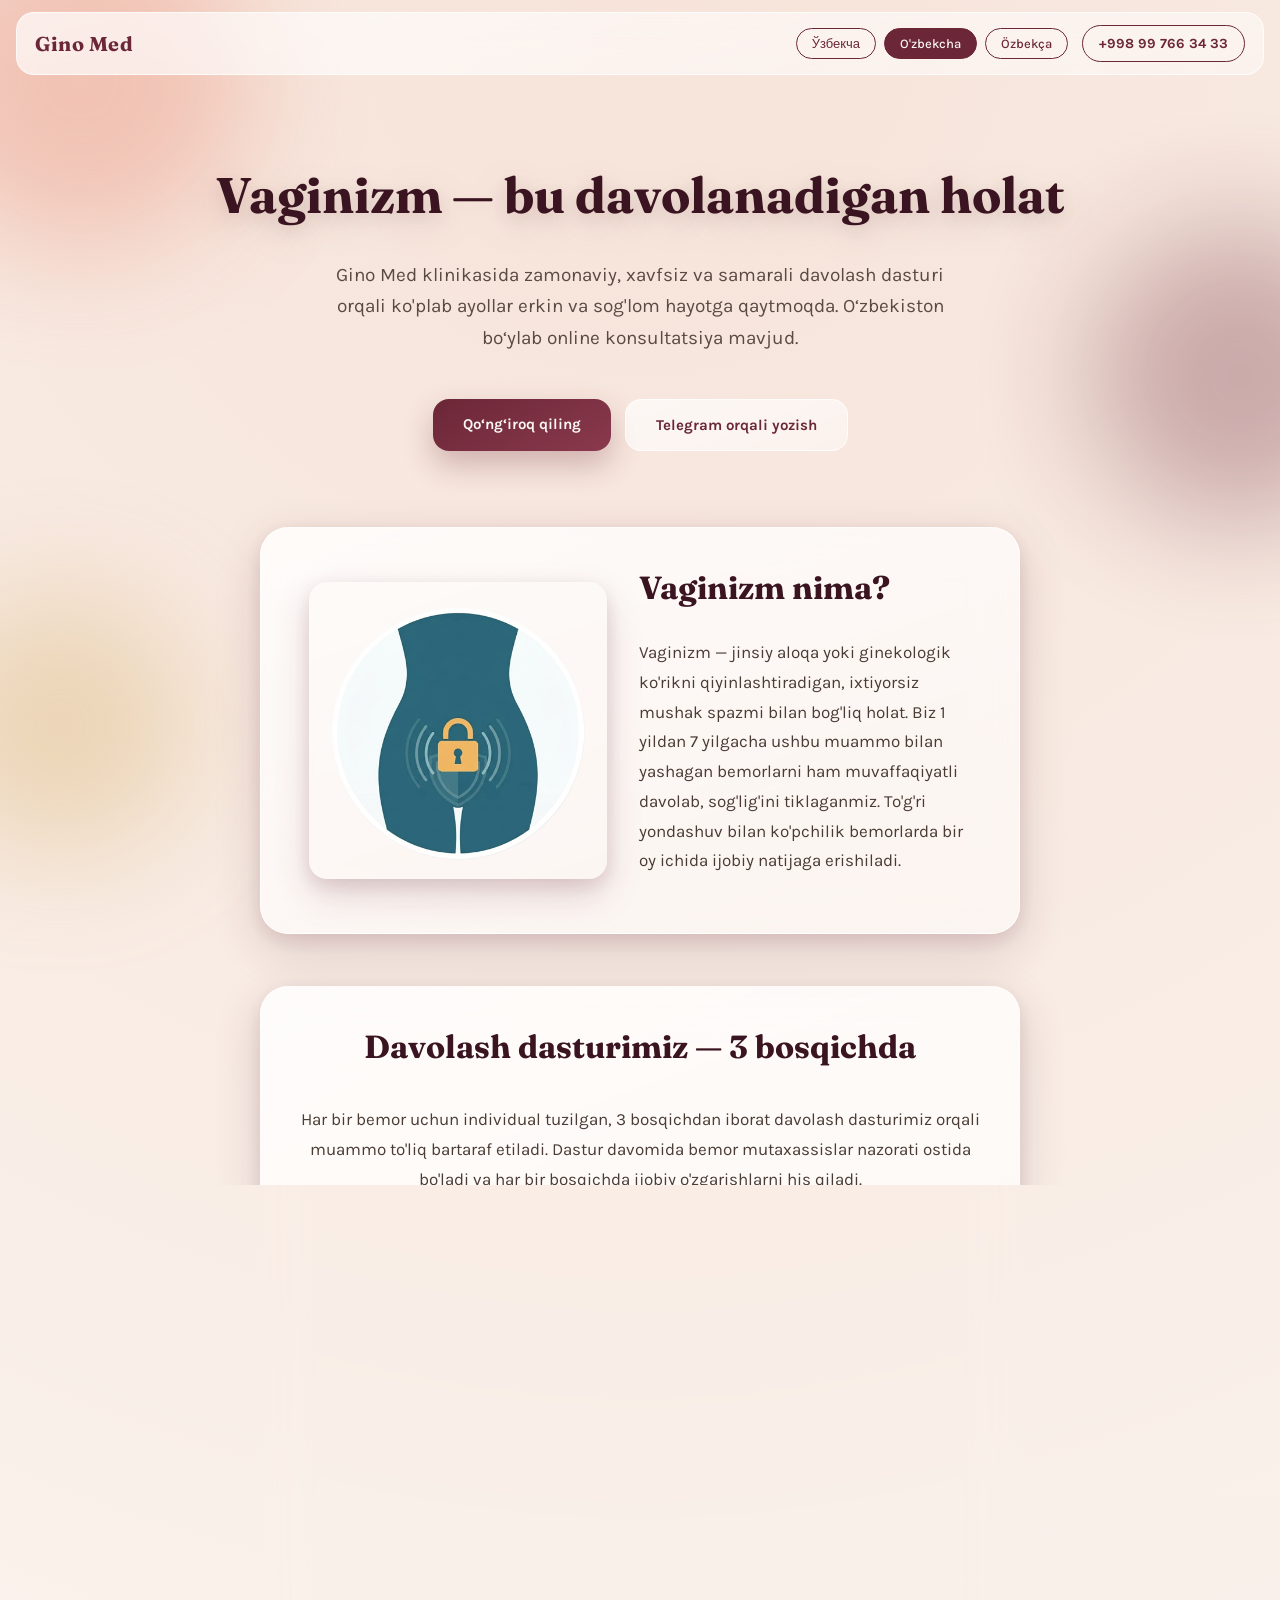
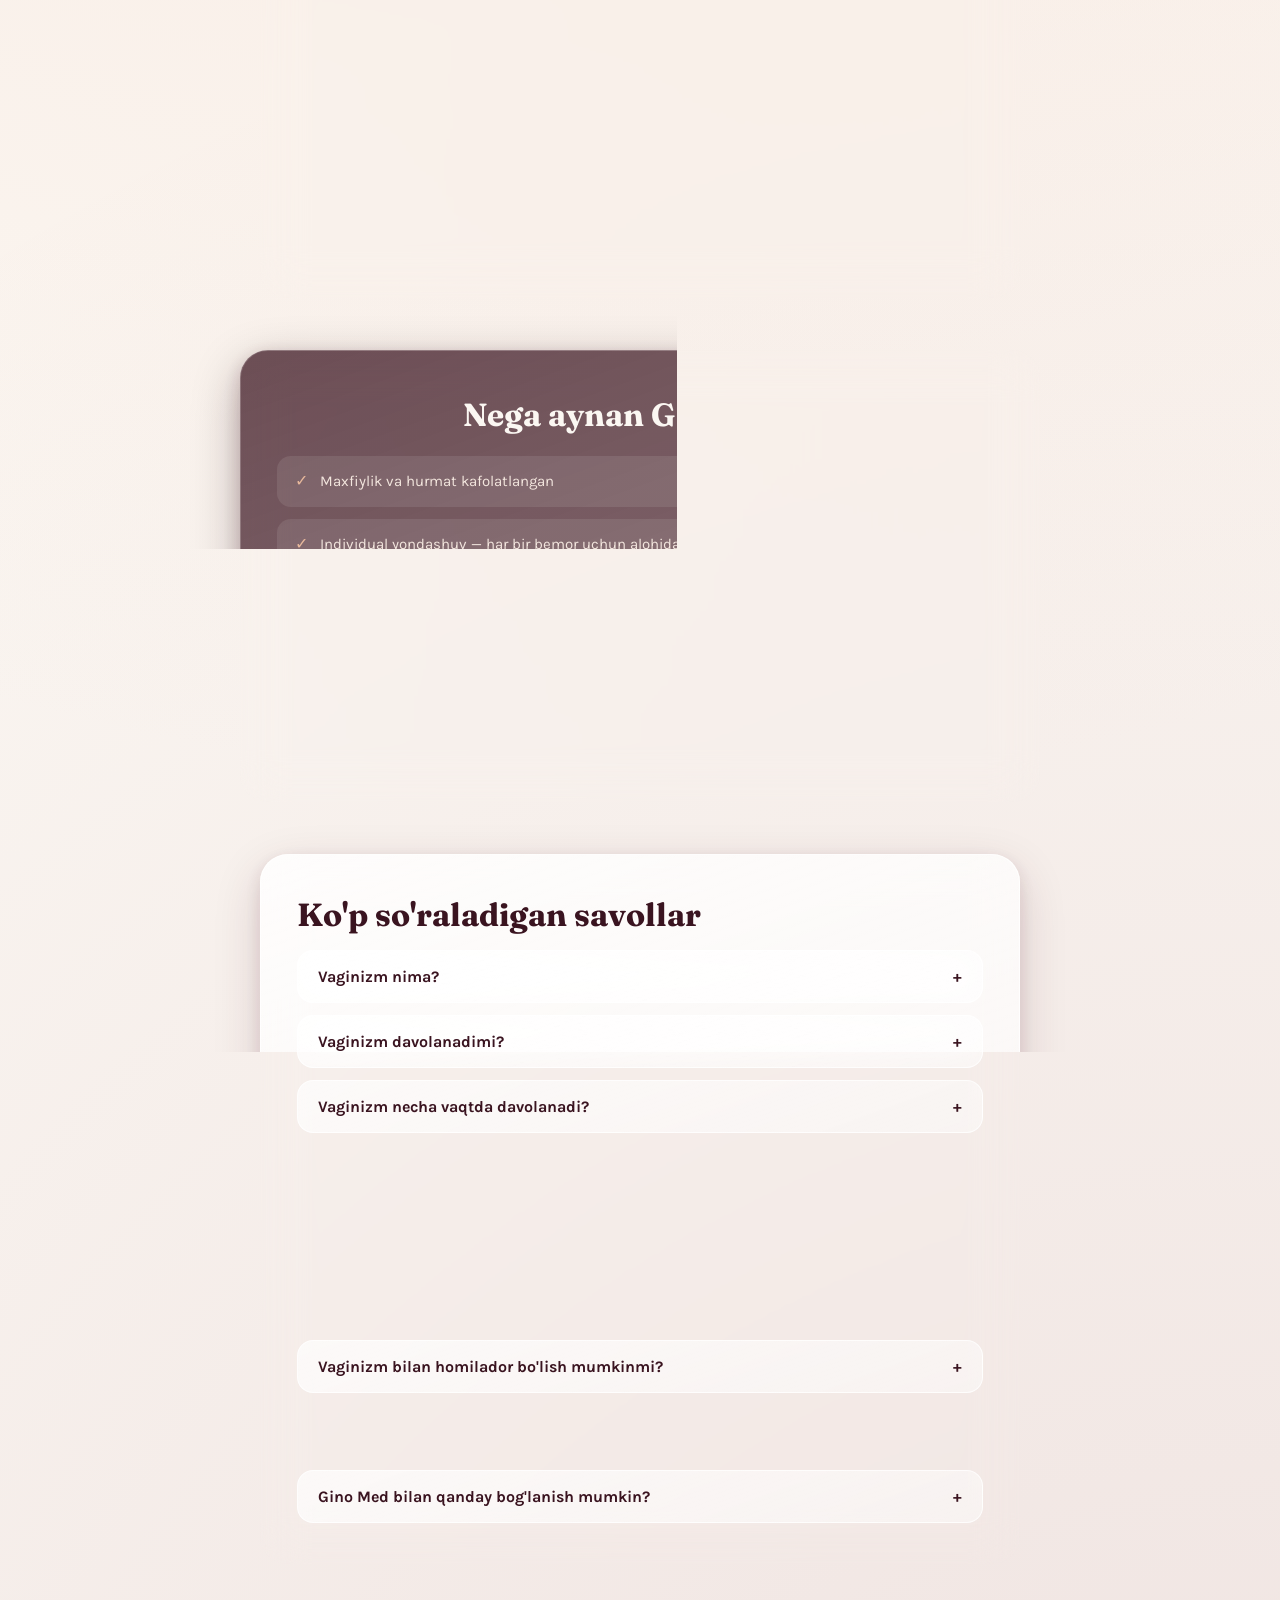
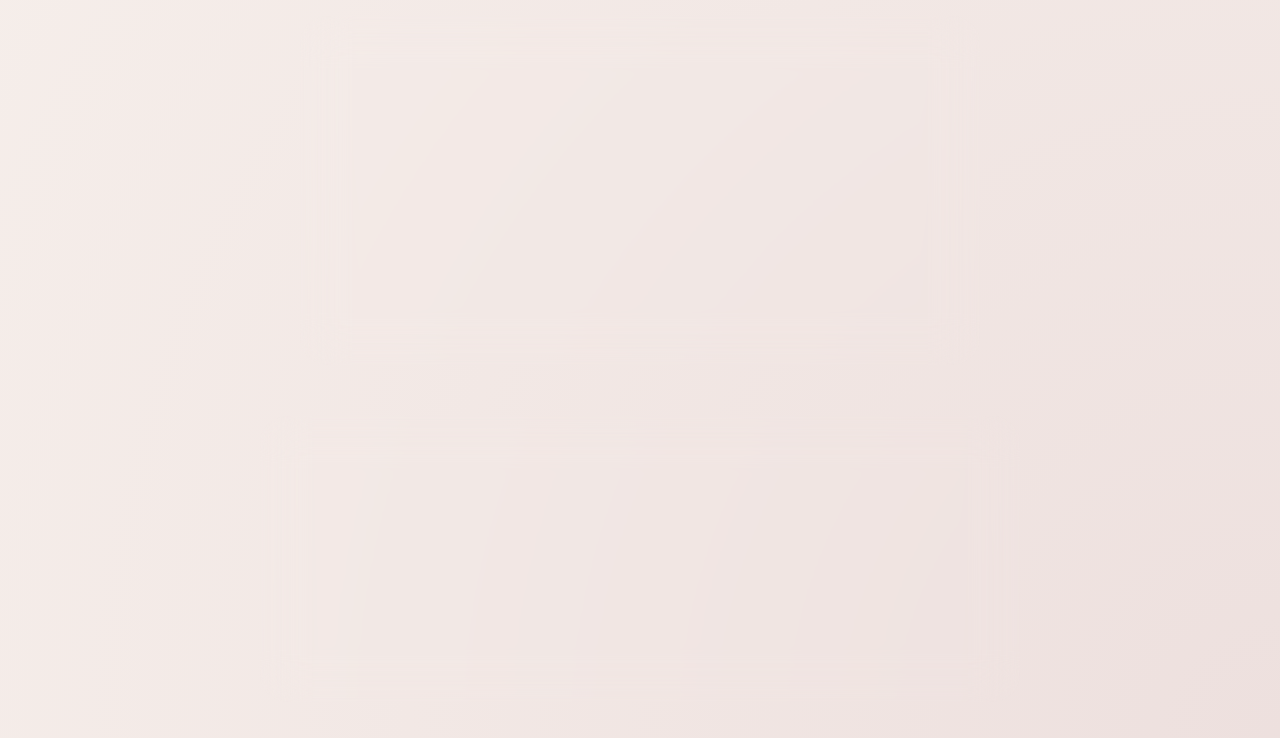
==== index.html @ 96c4226a "Initial commit: Gino Med vaginismus landing page with SEO, i18n, and schema" ====
<!doctype html>
<html lang="uz">
<head>
  <meta charset="utf-8">
  <meta name="viewport" content="width=device-width, initial-scale=1">

  <!-- SEO: Title & Description (LLM-friendly, no region) -->
  <title>Vaginizm davolash — Gino Med klinikasi | Online va maxfiy yordam</title>
  <meta name="description" content="Vaginizm nima? Vaginizm belgilari va sabablari bo‘yicha ma’lumot. Gino Med klinikasida Toshkentda individual vaginizm davolash, online konsultatsiya. Ko‘p hollarda bir oy ichida ijobiy natija.">

  <!-- Canonical -->
  <link rel="canonical" href="https://vaginizm.uz/">

  <!-- Open Graph -->
  <meta property="og:type" content="website">
  <meta property="og:title" content="Vaginizm davolash — Gino Med klinikasi">
  <meta property="og:description" content="Individual 3 bosqichli dastur, online konsultatsiya. Ko‘p hollarda bir oy ichida ijobiy natija. Maxfiy va xavfsiz.">
  <meta property="og:image" content="https://vaginizm.uz/icons/hero.png">
  <meta property="og:locale" content="uz_UZ">

  <!-- Fonts -->
  <link rel="preconnect" href="https://fonts.googleapis.com">
  <link href="https://fonts.googleapis.com/css2?family=Fraunces:wght@400;600;700&family=Karla:wght@400;500;700&display=swap" rel="stylesheet">

  <!-- Favicon & App Icons (based on clinic logo) -->
  <link rel="apple-touch-icon" sizes="180x180" href="icons/apple-touch-icon.png">
  <link rel="icon" type="image/png" sizes="32x32" href="icons/favicon-32x32.png">
  <link rel="icon" type="image/png" sizes="16x16" href="icons/favicon-16x16.png">

  <!-- Styles -->
  <link rel="stylesheet" href="css/styles.css">

  <!-- Schema: MedicalClinic -->
  <script type="application/ld+json">
  {
    "@context": "https://schema.org",
    "@type": "MedicalClinic",
    "name": "Gino Med",
    "alternateName": ["Гино Мед"],
    "url": "https://vaginizm.uz/",
    "description": "Vaginizmni individual 3 bosqichli dastur orqali davolaydigan ginekologiya klinikasi. O‘zbekiston bo‘ylab online konsultatsiya mavjud.",
    "medicalSpecialty": "Gynecologic",
    "telephone": "+998997663433",
    "areaServed": {
      "@type": "Country",
      "name": "Uzbekistan"
    }
  }
  </script>

  <!-- Schema: FAQPage -->
  <script type="application/ld+json">
  {
    "@context": "https://schema.org",
    "@type": "FAQPage",
    "mainEntity": [
      {"@type":"Question","name":"Vaginizm nima?","acceptedAnswer":{"@type":"Answer","text":"Vaginizm — jinsiy aloqa yoki ginekologik ko‘rikni qiyinlashtiradigan, ixtiyorsiz mushak spazmi bilan bog‘liq holat."}},
      {"@type":"Question","name":"Vaginizm davolanadimi?","acceptedAnswer":{"@type":"Answer","text":"Ha, to‘g‘ri yondashuv bilan davolanadi. Gino Med klinikasi 1 yildan 7 yilgacha ushbu muammo bilan yashagan bemorlarni ham muvaffaqiyatli davolagan."}},
      {"@type":"Question","name":"Vaginizm necha vaqtda davolanadi?","acceptedAnswer":{"@type":"Answer","text":"Ko‘p hollarda bir oy ichida ijobiy natijaga erishiladi, lekin bu har bir bemorga qarab farq qilishi mumkin."}},
      {"@type":"Question","name":"Davolash dasturi necha bosqichdan iborat?","acceptedAnswer":{"@type":"Answer","text":"Davolash individual tuzilgan 3 bosqichdan iborat: konsultatsiya, davolash va nazorat."}},
      {"@type":"Question","name":"Jinsiy aloqada og‘riq bo‘lsa nima qilish kerak?","acceptedAnswer":{"@type":"Answer","text":"Agar jinsiy aloqada doimiy og‘riq, birinchi kecha qo‘rquvi yoki qin mushaklari siqilishi kuzatilsa, vaginizm shubhasi mumkin. Gino Med klinikasida ginekolog va psixolog bilan konsultatsiya o‘tkaziladi."}},
      {"@type":"Question","name":"Vaginizm bilan homilador bo‘lish mumkinmi?","acceptedAnswer":{"@type":"Answer","text":"Ha, vaginizm bilan ham homilador bo‘lish mumkin. Ba’zi hollarda EKU yoki boshqa usullar tavsiya etiladi."}},
      {"@type":"Question","name":"Toshkentda vaginizm klinika bormi?","acceptedAnswer":{"@type":"Answer","text":"Ha, Gino Med — Toshkentdagi vaginizm klinikasi. O‘zbekiston bo‘ylab online konsultatsiya orqali ham murojaat qilishingiz mumkin."}},
      {"@type":"Question","name":"Online konsultatsiya mavjudmi?","acceptedAnswer":{"@type":"Answer","text":"Ha, O‘zbekiston bo‘ylab online konsultatsiya olib boriladi. Batafsil ma’lumot uchun qo‘ng‘iroq qiling."}},
      {"@type":"Question","name":"Gino Med bilan qanday bog‘lanish mumkin?","acceptedAnswer":{"@type":"Answer","text":"Telefon orqali: +998 99 766 34 33."}}
    ]
  }
  </script>
</head>
<body>

  <!-- Background blobs (optimized) -->
  <div class="blob b1"></div>
  <div class="blob b2"></div>
  <div class="blob b3"></div>

  <!-- Hidden summary for crawlers / LLMs -->
  <div class="sr-only" id="ai-summary">
    Gino Med — vaginizmni davolaydigan ginekologiya klinikasi. Vaginizm — jinsiy aloqa yoki ginekologik ko‘rikni qiyinlashtiradigan, ixtiyorsiz mushak spazmi bilan bog‘liq holat. 1 yildan 7 yilgacha davom etgan holatlar ham muvaffaqiyatli davolangan; ko‘p hollarda bir oy ichida natija. Davolash individual 3 bosqichli dastur orqali olib boriladi. O‘zbekiston bo‘ylab online konsultatsiya mavjud. Telefon: +998 99 766 34 33.
  </div>

  <!-- SEO keywords block (Latin + Cyrillic) for crawlers -->
  <div class="sr-only">
    Vaginizm nima, vaginizm belgilari, vaginizm sabablari, jinsiy aloqada og'riq, qin mushaklari siqilishi, birinchi jinsiy aloqadan qo'rquv. Vaginizmni davolash Toshkentda, vaginizm klinika, ginekolog Toshkent, seksopatolog Toshkent, vaginizm shifokori, vaginizm psixolog, kegel mashqlari, vaginizm botoks, vaginizm uy sharoitida davolash. Vaginizm bilan homilador bo'lish, vaginizm va EKU.
    Вагинизм нима, вагинизм белгилари, вагинизм сабаблари, жинсий алоқада оғриқ, қин мушаклари сиқилиши, биринчи жинсий алоқадан қўрқув. Вагинизмни даволаш Тошкентда, вагинизм клиника, гинеколог Тошкент, сексопатолог Тошкент, вагинизм шифокори, вагинизм психолог, Кегел машқлари, вагинизм ботокс, вагинизм уй шароитида даволаш. Вагинизм билан ҳомиладор бўлиш, вагинизм ва ЭКУ.
  </div>

  <div class="page">

    <!-- HEADER (desktop bar / mobile expandable card) -->
    <header class="glass-chip header" id="site-header">
      <div class="header-top-row">
        <div class="logo">Gino Med</div>

        <!-- Desktop: language + phone (visible on larger screens) -->
        <div class="header-right desktop-only" id="lang-switcher"></div>

        <!-- Mobile menu button (hamburger / X in same button) -->
        <button class="menu-btn mobile-only" id="mobile-menu-btn" aria-label="Menyu">
          <span></span><span></span><span></span>
        </button>
      </div>

      <!-- Mobile expandable menu inside header card -->
      <div id="mobile-menu">
        <div id="mobile-lang-switcher"></div>
        <a href="tel:+998997663433" class="btn btn-solid mobile-phone-link">+998 99 766 34 33</a>
      </div>
    </header>

    <main>
      <!-- HERO -->
      <section class="hero">
      <h1 class="fade d1" data-i18n="heroTitle">Vaginizm — bu davolanadigan holat</h1>
      <p class="fade d2" data-i18n="heroSubtitle">Gino Med klinikasida zamonaviy, xavfsiz va samarali davolash dasturi orqali ko‘plab ayollar erkin va sog‘lom hayotga qaytmoqda. O‘zbekiston bo‘ylab online konsultatsiya mavjud.</p>
      <div class="fade d3 hero-actions">
        <a href="tel:+998997663433" class="btn btn-solid" data-i18n="ctaPrimary">Qo‘ng‘iroq qilish</a>
        <a href="https://t.me/devioruz" target="_blank" rel="noopener noreferrer" class="btn btn-outline glass-chip" id="telegram-cta" data-i18n="ctaTelegram">Telegram orqali yozish</a>
      </div>
    </section>

    <!-- INTRO CARD (hero image + text) -->
    <section class="intro">
      <div class="glass fade d2 wrap intro-card">
        <img
          src="icons/hero.png"
          alt="Gino Med — Vaginizm davolash"
          loading="eager"
          class="blur-up intro-image"
        >
        <div class="intro-text">
          <h2 data-i18n="aboutTitle">Vaginizm nima?</h2>
          <p data-i18n="aboutText">Gino Med — O‘zbekistondagi vaginizm bo‘yicha ixtisoslashgan ginekologiya klinikasi. Vaginizm — jinsiy aloqa yoki ginekologik ko‘rikni qiyinlashtiradigan, ixtiyorsiz mushak spazmi bilan bog‘liq holat. Biz 1 yildan 7 yilgacha ushbu muammo bilan yashagan bemorlarni ham muvaffaqiyatli davolab, sog‘lig‘ini tiklaganmiz. To‘g‘ri yondashuv bilan ko‘pchilik bemorlarda bir oy ichida ijobiy natijaga erishiladi.</p>
        </div>
      </div>
    </section>



    <!-- PROGRAM -->
    <section class="program">
      <div class="glass fade d3 wrap">
        <h2 data-i18n="programTitle">Davolash dasturimiz — 3 bosqichda</h2>
        <p data-i18n="programText">Har bir bemor uchun individual tuzilgan, 3 bosqichdan iborat davolash dasturimiz orqali muammo to‘liq bartaraf etiladi. Dastur davomida bemor mutaxassislar nazorati ostida bo‘ladi va har bir bosqichda ijobiy o‘zgarishlarni his qiladi.</p>
        <img
          src="icons/3steps.jpg"
          alt="Davolash dasturimiz — 3 bosqichda"
          loading="lazy"
          class="blur-up program-image"
        >
      </div>
    </section>

    <!-- WHY US -->
    <section class="why">
      <div class="glass-dark fade d2 wrap">
        <h2 data-i18n="whyTitle">Nega aynan Gino Med?</h2>
        <div id="why-list" class="why-list">
          <!-- Default content for SEO/LLM (JS will override) -->
          <div class="why-row"><div class="why-icon">✓</div><div class="why-text">Maxfiylik va hurmat kafolatlangan</div></div>
          <div class="why-row"><div class="why-icon">✓</div><div class="why-text">Individual yondashuv — har bir bemor uchun alohida reja</div></div>
          <div class="why-row"><div class="why-icon">✓</div><div class="why-text">Tajribali mutaxassislar jamoasi</div></div>
          <div class="why-row"><div class="why-icon">✓</div><div class="why-text">Ko‘pchilik holatlarda 1 oy ichida natija</div></div>
          <div class="why-row"><div class="why-icon">✓</div><div class="why-text">1 yildan 7 yilgacha davom etgan holatlarni ham davolash tajribasi</div></div>
        </div>
      </div>
    </section>

    <!-- FAQ -->
    <section class="faq">
      <div class="glass fade d3 wrap">
        <h2 data-i18n="faqTitle">Ko‘p so‘raladigan savollar</h2>
        <div id="faq-list" class="faq-list">
          <!-- Default FAQ content for SEO/LLM (JS will override) -->
          <div class="faq-item glass-chip">
            <div class="faq-q"><span>Vaginizm nima?</span><span>+</span></div>
            <div class="faq-a">Vaginizm — jinsiy aloqa yoki ginekologik ko‘rikni qiyinlashtiradigan, ixtiyorsiz mushak spazmi bilan bog‘liq holat.</div>
          </div>
          <div class="faq-item glass-chip">
            <div class="faq-q"><span>Vaginizm davolanadimi?</span><span>+</span></div>
            <div class="faq-a">Ha, to‘g‘ri yondashuv bilan davolanadi. Gino Med klinikasi 1 yildan 7 yilgacha ushbu muammo bilan yashagan bemorlarni ham muvaffaqiyatli davolagan.</div>
          </div>
          <div class="faq-item glass-chip">
            <div class="faq-q"><span>Vaginizm necha vaqtda davolanadi?</span><span>+</span></div>
            <div class="faq-a">Ko‘p hollarda bir oy ichida ijobiy natijaga erishiladi, lekin bu har bir bemorga qarab farq qilishi mumkin.</div>
          </div>
          <div class="faq-item glass-chip">
            <div class="faq-q"><span>Davolash dasturi necha bosqichdan iborat?</span><span>+</span></div>
            <div class="faq-a">Davolash individual tuzilgan 3 bosqichdan iborat: konsultatsiya, davolash va nazorat.</div>
          </div>
          <div class="faq-item glass-chip">
            <div class="faq-q"><span>Online konsultatsiya mavjudmi?</span><span>+</span></div>
            <div class="faq-a">Ha, O‘zbekiston bo‘ylab online konsultatsiya olib boriladi. Batafsil ma’lumot uchun qo‘ng‘iroq qiling.</div>
          </div>
          <div class="faq-item glass-chip">
            <div class="faq-q"><span>Gino Med bilan qanday bog‘lanish mumkin?</span><span>+</span></div>
            <div class="faq-a">Telefon orqali: +998 99 766 34 33.</div>
          </div>
        </div>
      </div>
    </section>

    <!-- FINAL CTA -->
    <section class="final-cta">
      <div class="glass fade d3 wrap">
        <h2 data-i18n="ctaTitle">Bugun qadam tashlang</h2>
        <p data-i18n="ctaText">Vaginizm sizning hayotingizni cheklamasin. Necha yildan beri davom etishidan qat'i nazar, Gino Med jamoasi sizga yordam bera oladi — xavfsiz va maxfiy tarzda.</p>
        <a href="tel:+998997663433" class="btn btn-solid" id="final-cta-btn">Hoziroq bog'laning: +998 99 766 34 33</a>
      </div>
    </section>
    </main>

    <!-- CONTACT / FOOTER -->
    <footer class="footer">
      <div class="glass fade d4 wrap">
        <h3 data-i18n="contactTitle">Bog‘lanish</h3>
        <div class="contact-grid">
          <div>
            <div class="label" data-i18n="clinicLabel">Klinika</div>
            <div class="value">Gino Med</div>
          </div>
          <div>
            <div class="label" data-i18n="phoneLabel">Telefon</div>
            <a href="tel:+998997663433" class="value">+998 99 766 34 33</a>
          </div>
        </div>
        <div class="map-links">
          <a href="https://maps.app.goo.gl/FUXiEd91kHBf6kwW9" target="_blank" rel="noopener noreferrer" id="google-link">Google xarita →</a>
          <a href="https://yandex.uz/maps/-/CXE9FCyt" target="_blank" rel="noopener noreferrer" id="yandex-link">Yandex xarita →</a>
        </div>
        <p class="footer-note" id="footer-line">Gino Med © 2026 · barcha huquqlar himoyalangan. Ushbu ma’lumotlar faqat tanishtiruv uchun, shaxsiy tibbiy maslahat emas.</p>
      </div>
    </footer>

  </div>

  <!-- FAB-style mobile call button (icon only, bottom-right) -->
  <a href="tel:+998997663433" class="fab-call mobile-only" aria-label="Qo‘ng‘iroq qilish">
    <svg viewBox="0 0 24 24" width="24" height="24" fill="none" stroke="#FBF7F2" stroke-width="2.2" stroke-linecap="round" stroke-linejoin="round">
      <path d="M22 16.92v3a2 2 0 0 1-2.18 2 19.79 19.79 0 0 1-8.63-3.07 19.52 19.52 0 0 1-6-6A19.79 19.79 0 0 1 2.12 4.18 2 2 0 0 1 4.11 2h3a2 2 0 0 1 2 1.72c.13.81.36 1.6.68 2.35a2 2 0 0 1-.45 2.11L8.09 9.42a16 16 0 0 0 6 6l1.24-1.24a2 2 0 0 1 2.11-.45c.75.32 1.54.55 2.35.68A2 2 0 0 1 22 16.92Z"/>
    </svg>
  </a>

  <!-- Main JS -->
  <script src="js/main.js"></script>
</body>
</html>
---- css/styles.css ----
/* Base */
* { box-sizing: border-box; }
body {
  margin: 0;
  background:
    radial-gradient(circle at top, rgba(242,207,192,.5), transparent 60%),
    radial-gradient(circle at bottom right, rgba(138,57,77,.12), transparent 60%),
    #FBF7F2;
  font-family: 'Karla', sans-serif;
  color: #2B2320;
}
h1, h2, h3 {
  font-family: 'Fraunces', serif;
  margin: 0;
}
a {
  color: inherit;
  text-decoration: none;
}
button {
  font-family: 'Karla', sans-serif;
  cursor: pointer;
  border: none;
  background: none;
}

/* Utility */
.sr-only {
  position: absolute;
  width: 1px; height: 1px;
  padding: 0; margin: -1px;
  overflow: hidden;
  clip: rect(0,0,0,0);
  white-space: nowrap;
  border: 0;
}
.mobile-only { display: none !important; }
.desktop-only { display: flex !important; align-items: center; gap: 8px; }
.page {
  position: relative;
  z-index: 1;
  display: flex;
  flex-direction: column;
}

/* Animations */
@keyframes fadeUp {
  from { opacity: 0; transform: translateY(26px); }
  to   { opacity: 1; transform: translateY(0); }
}
@keyframes floatA {
  0%   { transform: translate(0,0) scale(1); }
  50%  { transform: translate(30px,-40px) scale(1.06); }
  100% { transform: translate(0,0) scale(1); }
}
@keyframes floatB {
  0%   { transform: translate(0,0) scale(1); }
  50%  { transform: translate(-40px,30px) scale(1.06); }
  100% { transform: translate(0,0) scale(1); }
}
@keyframes floatC {
  0%   { transform: translateY(0) scale(1); }
  50%  { transform: translateY(-24px) scale(1.04); }
  100% { transform: translateY(0) scale(1); }
}

/* Hero content subtle float */
.hero-content {
  animation: floatC 8s ease-in-out infinite;
}

/* Hero title glow on hover (desktop only) */
@media (min-width: 769px) {
  .hero h1:hover {
    text-shadow:
      0 14px 48px rgba(107,39,55,.28),
      0 8px 26px rgba(107,39,55,.2);
  }
}

.fade {
  animation: fadeUp .9s cubic-bezier(.2,.7,.3,1) both;
}
.d1 { animation-delay: .05s; }
.d2 { animation-delay: .2s; }
.d3 { animation-delay: .35s; }
.d4 { animation-delay: .5s; }

/* Blobs (lightweight) */
.blob {
  position: fixed;
  border-radius: 50%;
  filter: blur(60px);
  pointer-events: none;
  z-index: 0;
}
.b1 {
  width: 340px; height: 340px;
  top: -90px; left: -90px;
  background: #E8917A; opacity: .42;
  animation: floatA 18s ease-in-out infinite;
}
.b2 {
  width: 300px; height: 300px;
  top: 25%; right: -110px;
  background: #6B2737; opacity: .32;
  animation: floatB 22s ease-in-out infinite;
}
.b3 {
  width: 260px; height: 260px;
  bottom: 5%; left: -70px;
  background: #D8B26E; opacity: .38;
  animation: floatA 24s ease-in-out infinite reverse;
}

/* Reduced motion */
@media (prefers-reduced-motion: reduce) {
  *, *::before, *::after {
    animation-duration: 0.01ms !important;
    animation-iteration-count: 1 !important;
    transition-duration: 0.01ms !important;
  }
}

/* Glass */
.glass {
  background: linear-gradient(160deg, rgba(255,255,255,.82), rgba(255,255,255,.48));
  backdrop-filter: blur(22px);
  -webkit-backdrop-filter: blur(22px);
  border: 1px solid rgba(255,255,255,.75);
  box-shadow:
    0 16px 48px rgba(74,25,42,.16),
    0 6px 18px rgba(107,39,55,.12);
  border-radius: 28px;
}
.glass-dark {
  background: linear-gradient(160deg, rgba(58,20,32,.74), rgba(58,20,32,.58));
  backdrop-filter: blur(22px);
  -webkit-backdrop-filter: blur(22px);
  border: 1px solid rgba(255,255,255,.14);
  box-shadow:
    0 16px 48px rgba(30,10,18,.3),
    0 6px 18px rgba(107,39,55,.22);
  border-radius: 28px;
}
.glass-chip {
  background: linear-gradient(160deg, rgba(255,255,255,.7), rgba(255,255,255,.45));
  backdrop-filter: blur(18px);
  -webkit-backdrop-filter: blur(18px);
  border: 1px solid rgba(255,255,255,.75);
}

/* Buttons */
.btn {
  transition: transform .28s ease, box-shadow .28s ease, background .28s ease;
  display: inline-block;
}
.btn:hover { transform: translateY(-4px) scale(1.03); }
.btn-solid:hover {
  box-shadow:
    0 18px 36px rgba(107,39,55,.38),
    0 8px 20px rgba(107,39,55,.28);
}
.btn-outline:hover {
  box-shadow:
    0 14px 28px rgba(107,39,55,.18),
    0 6px 16px rgba(107,39,55,.12);
}



/* Header */
.header {
  position: sticky;
  top: 12px;
  z-index: 20;
  margin: 12px 16px;
  border-radius: 18px;
  display: flex;
  flex-direction: column;
  align-items: stretch;
  gap: 0;
  padding: 12px 18px;
}
.header-top-row {
  display: flex;
  align-items: center;
  justify-content: space-between;
  gap: 14px;
}
.header .logo {
  flex: 1; /* pushes right-side items to the far right */
}
.logo {
  font-family: 'Fraunces', serif;
  font-weight: 700;
  font-size: 20px;
  letter-spacing: .5px;
  color: #6B2737;
}
.header-right {
  display: flex;
  align-items: center;
  gap: 8px;
  flex-wrap: wrap;
}

/* Hero */
.hero {
  padding: 80px 24px 60px;
  max-width: 900px;
  margin: 0 auto;
  text-align: center;
  display: flex;
  flex-direction: column;
  align-items: center;
  gap: 18px;
}

.hero h1 {
  font-size: clamp(34px, 7vw, 50px);
  line-height: 1.12;
  color: #3A1420;
  text-shadow:
    0 10px 40px rgba(107,39,55,.18),
    0 6px 20px rgba(107,39,55,.12);
}

.hero p {
  font-size: clamp(16px, 2.6vw, 19px);
  line-height: 1.65;
  color: #5A4A42;
  max-width: 620px;
}

/* Hero actions */
.hero-actions {
  display: flex;
  gap: 14px;
  flex-wrap: wrap;
  justify-content: center;
  margin-top: 8px;
}

/* Blur-up effect for smooth image loading */
.blur-up {
  opacity: 0;
  filter: blur(12px);
  transition: opacity 0.5s ease, filter 0.5s ease;
}
.blur-up.loaded {
  opacity: 1;
  filter: blur(0);
}

/* Intro card (hero image + text) */
.intro {
  padding: 16px 24px 36px;
}
.intro-card {
  display: flex;
  flex-direction: column;
  gap: 24px;
  padding: 32px 28px;
}
.intro-image {
  width: 100%;
  max-width: 420px;
  margin: 0 auto;
  border-radius: 18px;
  box-shadow:
    0 16px 36px rgba(107,39,55,.18),
    0 6px 18px rgba(107,39,55,.12);
}
.intro-text {
  display: flex;
  flex-direction: column;
  gap: 14px;
}
.intro-text h2 {
  font-size: clamp(26px, 5vw, 32px);
  color: #3A1420;
}
.intro-text p {
  font-size: clamp(15px, 2.6vw, 17px);
  line-height: 1.75;
  color: #4A3B34;
}

/* Program image */
.program-image {
  width: 100%;
  max-width: 600px;
  margin: 12px auto;
  border-radius: 18px;
  box-shadow:
    0 14px 30px rgba(107,39,55,.16),
    0 6px 16px rgba(107,39,55,.12);
}

/* Buttons */
.hero-actions {
  display: flex;
  gap: 14px;
  flex-wrap: wrap;
  justify-content: center;
  margin-top: 8px;
}
.btn-solid,
.final-cta .btn-solid {
  background: linear-gradient(150deg, #6B2737, #8A394D);
  color: #FBF7F2;
  padding: 16px 30px;
  border-radius: 16px;
  font-size: 15px;
  font-weight: 700;
  box-shadow: 0 14px 30px rgba(107,39,55,.28);
}
.btn-outline,
#telegram-cta {
  color: #6B2737;
  padding: 16px 30px;
  border-radius: 16px;
  font-size: 15px;
  font-weight: 700;
}

/* Sections */
.about, .program, .why, .faq, .final-cta, .footer {
  padding: 16px 20px 36px;
}
.wrap {
  max-width: 760px;
  margin: 0 auto;
}

/* About */
.about .glass {
  padding: 40px 38px;
  display: flex;
  flex-direction: column;
  gap: 16px;
}
.about h2 {
  font-size: clamp(26px, 5vw, 32px);
  color: #3A1420;
}
.about p {
  font-size: clamp(15px, 2.6vw, 17px);
  line-height: 1.75;
  color: #4A3B34;
}

/* Program */
.program .glass {
  padding: 40px 38px;
  display: flex;
  flex-direction: column;
  gap: 22px;
  align-items: center;
  text-align: center;
}
.program h2 {
  font-size: clamp(26px, 5vw, 32px);
  color: #3A1420;
}
.program p {
  font-size: clamp(15px, 2.6vw, 17px);
  line-height: 1.75;
  color: #4A3B34;
}

/* Steps */
.steps-grid {
  display: flex;
  gap: 20px;
  flex-wrap: wrap;
  justify-content: center;
  margin-top: 10px;
}
.step-card {
  width: 130px;
  padding: 16px 14px;
  border-radius: 999px;
  background: linear-gradient(155deg, #F2CFC0, #E8917A);
  border: 2px solid rgba(107,39,55,.38);
  box-shadow:
    0 14px 30px rgba(107,39,55,.16),
    0 6px 16px rgba(107,39,55,.12);
  display: flex;
  flex-direction: column;
  align-items: center;
  justify-content: center;
  gap: 4px;
  transition: transform .3s ease, box-shadow .3s ease, background .3s ease;
}
.step-card:hover {
  transform: translateY(-8px) scale(1.06);
  box-shadow:
    0 22px 40px rgba(107,39,55,.28),
    0 10px 24px rgba(107,39,55,.22);
  background: linear-gradient(155deg, #FAD6C8, #EFA08A);
}
.step-number {
  font-family: 'Fraunces', serif;
  font-weight: 700;
  font-size: 30px;
  color: #6B2737;
}
.step-label {
  font-size: 10px;
  text-transform: uppercase;
  letter-spacing: .6px;
  color: #6B2737;
}

/* Why */
.why .glass-dark {
  max-width: 800px;
  margin: 0 auto;
  padding: 44px 36px;
  display: flex;
  flex-direction: column;
  gap: 22px;
}
.why h2 {
  font-size: clamp(26px, 5vw, 32px);
  color: #FBF7F2;
  text-align: center;
}
.why-list {
  display: flex;
  flex-direction: column;
  gap: 12px;
}
.why-row {
  display: flex;
  gap: 12px;
  align-items: flex-start;
  background: rgba(255,255,255,.09);
  border-radius: 14px;
  padding: 14px 18px;
  transition: transform .25s ease, background .25s ease, box-shadow .25s ease;
}
.why-row:hover {
  transform: translateX(6px);
  background: rgba(255,255,255,.14);
  box-shadow:
    0 8px 24px rgba(30,10,18,.25),
    0 4px 14px rgba(107,39,55,.18);
}
.why-icon {
  color: #E8B99C;
  font-size: 16px;
  line-height: 1.4;
}
.why-text {
  color: #F3E6DE;
  font-size: 15px;
  line-height: 1.5;
}

/* FAQ */
.faq .glass {
  padding: 40px 36px;
  display: flex;
  flex-direction: column;
  gap: 16px;
}
.faq h2 {
  font-size: clamp(26px, 5vw, 32px);
  color: #3A1420;
}
.faq-list {
  display: flex;
  flex-direction: column;
  gap: 12px;
}
.faq-item {
  cursor: pointer;
  border-radius: 16px;
  padding: 16px 20px;
  transition: transform .25s ease, box-shadow .25s ease, background .25s ease;
}
.faq-item:hover {
  transform: translateY(-3px);
  box-shadow:
    0 10px 24px rgba(74,25,42,.16),
    0 4px 14px rgba(107,39,55,.12);
}
.faq-q {
  display: flex;
  justify-content: space-between;
  align-items: center;
  gap: 10px;
  font-weight: 700;
  color: #3A1420;
}
.faq-a {
  max-height: 0;
  overflow: hidden;
  transition: max-height .3s ease;
  color: #4A3B34;
  font-size: 15px;
  line-height: 1.6;
}
.faq-item.open .faq-a {
  max-height: 240px;
  margin-top: 8px;
}

/* Final CTA */
.final-cta {
  text-align: center;
}
.final-cta .glass {
  max-width: 680px;
  margin: 0 auto;
  padding: 48px 36px;
  display: flex;
  flex-direction: column;
  gap: 18px;
  align-items: center;
  background:
    linear-gradient(160deg, rgba(255,255,255,.9), rgba(242,207,192,.35));
}
.final-cta h2 {
  font-size: clamp(28px, 6vw, 36px);
  color: #3A1420;
}
.final-cta p {
  font-size: clamp(15px, 2.6vw, 17px);
  line-height: 1.7;
  color: #4A3B34;
}

/* Footer */
.footer .glass {
  padding: 40px 38px;
  display: flex;
  flex-direction: column;
  gap: 18px;
  background:
    linear-gradient(160deg, rgba(255,255,255,.9), rgba(242,207,192,.3));
}
.footer h3 {
  font-size: clamp(22px, 5vw, 28px);
  color: #3A1420;
}
.contact-grid {
  display: flex;
  gap: 28px;
  flex-wrap: wrap;
}
.label {
  font-size: 12px;
  color: #6B2737;
  text-transform: uppercase;
  letter-spacing: .5px;
}
.value {
  font-size: 15px;
  color: #3A1420;
  font-weight: 700;
}
.map-links {
  display: flex;
  gap: 10px;
  flex-wrap: wrap;
}
.map-links a {
  border: 1px solid #6B2737;
  color: #6B2737;
  padding: 10px 18px;
  border-radius: 12px;
  font-size: 13px;
  font-weight: 700;
  transition: transform .2s ease, box-shadow .2s ease, background .2s ease;
}
.map-links a:hover {
  transform: translateY(-3px);
  box-shadow:
    0 8px 18px rgba(107,39,55,.16),
    0 4px 10px rgba(107,39,55,.12);
  background: rgba(107,39,55,.04);
}
.footer-note {
  font-size: 12px;
  color: #8A7A70;
  margin-top: 6px;
}

/* Mobile sticky CTA (legacy; replaced by FAB) */
.mobile-cta {
  position: fixed;
  bottom: 14px;
  left: 50%;
  transform: translateX(-50%);
  z-index: 30;
  display: none !important;
}

/* FAB call button (mobile, icon only, bottom-right) */
.fab-call {
  position: fixed;
  right: 18px;
  bottom: 26px;
  width: 58px;
  height: 58px;
  border-radius: 999px;
  background: linear-gradient(150deg, #6B2737, #8A394D);
  color: #FBF7F2;
  display: none;
  align-items: center;
  justify-content: center;
  box-shadow:
    0 16px 36px rgba(107,39,55,.48),
    0 8px 20px rgba(107,39,55,.35);
  z-index: 40;
  animation: fabPulse 2.6s ease-in-out infinite;
}
@keyframes fabPulse {
  0%, 100% { transform: scale(1); box-shadow: 0 16px 36px rgba(107,39,55,.48), 0 8px 20px rgba(107,39,55,.35); }
  50% { transform: scale(1.06); box-shadow: 0 22px 44px rgba(107,39,55,.58), 0 10px 26px rgba(107,39,55,.42); }
}

/* Hamburger menu button */
.menu-btn {
  width: 38px;
  height: 38px;
  padding: 6px;
  border-radius: 999px;
  background: rgba(107,39,55,.08);
  display: none;
  flex-direction: column;
  align-items: center;
  justify-content: center;
  gap: 4px;
  transition: transform .2s ease, background .2s ease;
}
.menu-btn:hover {
  transform: scale(1.08);
  background: rgba(107,39,55,.14);
}
.menu-btn span {
  display: block;
  width: 18px;
  height: 2px;
  background: #6B2737;
  border-radius: 999px;
}

/* Mobile menu inside header (expandable) */
#mobile-menu {
  display: flex;
  flex-direction: column;
  gap: 14px;
  width: 100%;
  max-height: 0;
  overflow: hidden;
  opacity: 0;
  transform: translateY(-8px) scale(0.97);
  transition:
    max-height 0.36s cubic-bezier(0.4, 0, 0.2, 1),
    opacity 0.3s ease,
    transform 0.34s ease;
}
.header.open #mobile-menu {
  max-height: 500px;
  opacity: 1;
  transform: translateY(0) scale(1);
}
#mobile-lang-switcher {
  display: flex;
  flex-direction: column;
  gap: 10px;
}
.mobile-phone-link {
  width: 100%;
  text-align: center;
  padding: 14px 16px;
  border-radius: 999px;
  background: linear-gradient(150deg, #6B2737, #8A394D);
  color: #FBF7F2;
  font-size: 15px;
  font-weight: 700;
  box-shadow:
    0 10px 24px rgba(107,39,55,.28),
    0 6px 14px rgba(107,39,55,.22);
  transition: transform .2s ease, box-shadow .2s ease;
}
.mobile-phone-link:hover {
  transform: translateY(-3px) scale(1.03);
  box-shadow:
    0 14px 30px rgba(107,39,55,.38),
    0 8px 20px rgba(107,39,55,.28);
}

/* Close button in mobile menu */
.mobile-close-btn {
  align-self: flex-end;
  width: 34px;
  height: 34px;
  border-radius: 999px;
  background: rgba(107,39,55,.08);
  color: #6B2737;
  font-size: 18px;
  display: flex;
  align-items: center;
  justify-content: center;
}

@media (max-width: 1024px) {
  .header { padding: 10px 14px; }
  .logo { font-size: 18px; }
}

@media (max-width: 768px) {
  /* General */
  body { padding-bottom: 30px; }
  .mobile-only { display: flex !important; }
  .desktop-only { display: none !important; }
  .wrap { max-width: 100%; }

  /* FAB call button visible on mobile */
  .fab-call { display: inline-flex !important; }

  /* Header with logo + menu icon (expandable card) */
  .header {
    top: 8px;
    margin: 8px 10px;
    padding: 9px 12px;
    gap: 0;
    transition: padding 0.25s ease, border-radius 0.25s ease;
  }
  .header.open {
    padding-bottom: 16px;
    border-radius: 18px;
  }
  .logo { font-size: 16px; }

  /* Show hamburger */
  .menu-btn {
    display: flex !important;
  }

  /* Mobile menu inside header (vertical layout) */
  .header.open #mobile-menu {
    margin-top: 12px;
    padding-top: 14px;
    border-top: 1px solid rgba(107,39,55,.16);
  }
  #mobile-lang-switcher {
    display: flex;
    flex-direction: column;
    gap: 10px;
  }

  /* Hero */
  .hero {
    padding: 48px 16px 36px;
    gap: 14px;
  }
  .hero p { font-size: 15px; }
  .hero-actions {
    flex-direction: column;
    width: 100%;
    max-width: 280px;
    margin: 0 auto;
  }
  .hero .btn-solid,
  .hero .btn-outline,
  #telegram-cta {
    width: 100%;
    text-align: center;
    padding: 14px 16px;
    font-size: 15px;
  }

  /* Sections */
  .about, .program, .why, .faq, .final-cta, .footer {
    padding: 12px 10px 28px;
  }
  .glass,
  .glass-dark {
    border-radius: 18px;
    padding: 24px 16px !important;
  }

  /* Headings */
  h1, h2, h3 { font-size: clamp(24px, 6vw, 28px); }

  /* Text */
  .about p,
  .program p,
  .final-cta p {
    font-size: 15px;
  }

  /* Steps grid */
  .steps-grid {
    flex-direction: column;
    align-items: center;
    gap: 12px;
  }
  .step-card {
    width: 90%;
    max-width: 240px;
    padding: 10px 8px;
    border-radius: 999px;
    flex-direction: row;
    justify-content: space-between;
    gap: 16px;
  }
  .step-number { font-size: 24px; }
  .step-label { font-size: 11px; }

  /* Why list */
  .why-list .why-row {
    padding: 10px 12px;
    gap: 8px;
  }
  .why-text { font-size: 14px; }

  /* FAQ */
  .faq-item { padding: 12px 14px; }
  .faq-q { font-size: 15px; }
  .faq-a { font-size: 14px; }

  /* Final CTA */
  .final-cta .glass {
    padding: 28px 16px !important;
  }
  .final-cta .btn-solid {
    width: 100%;
    max-width: 280px;
    text-align: center;
    margin-top: 4px;
  }

  /* Footer */
  .footer .glass { padding: 24px 16px !important; }
  .contact-grid {
    flex-direction: column;
    gap: 10px;
  }
  .map-links {
    flex-direction: column;
    gap: 8px;
  }
  .map-links a {
    width: 100%;
    text-align: center;
  }
}

@media (max-width: 480px) {
  /* Extra small screens */
  body { padding-bottom: 76px; }

  .header-right button {
    padding: 5px 9px;
    font-size: 10px;
  }
  .header-right a {
    padding: 6px 10px;
    font-size: 11px;
  }

  .hero h1 { font-size: clamp(24px, 8vw, 32px); }
  .hero p { font-size: 14px; }

  .glass,
  .glass-dark {
    padding: 18px 12px !important;
  }

  h1, h2, h3 { font-size: clamp(20px, 7vw, 26px); }

  .about p,
  .program p,
  .final-cta p {
    font-size: 14px;
  }

  .step-card {
    width: 95%;
    padding: 8px 8px;
  }
  .step-number { font-size: 20px; }
  .step-label { font-size: 10px; }

  .faq-item { padding: 10px 12px; }
  .faq-q { font-size: 14px; }
  .faq-a { font-size: 13px; }
}

/* Desktop layout for intro card (image left, text right) */
@media (min-width: 769px) {
  .intro-card {
    flex-direction: row;
    align-items: center;
    gap: 32px;
    padding: 40px 48px;
  }
  .intro-image {
    width: 45%;
    max-width: 360px;
    margin: 0;
  }
  .intro-text {
    flex: 1;
  }
}

/* Mobile adjustments for intro card */
@media (max-width: 768px) {
  .intro-card {
    padding: 24px 16px !important;
  }
  .intro-image {
    max-width: 300px;
  }
}

/* Focus for accessibility */
a:focus-visible, button:focus-visible {
  outline: 3px solid #E8917A;
  outline-offset: 2px;
}
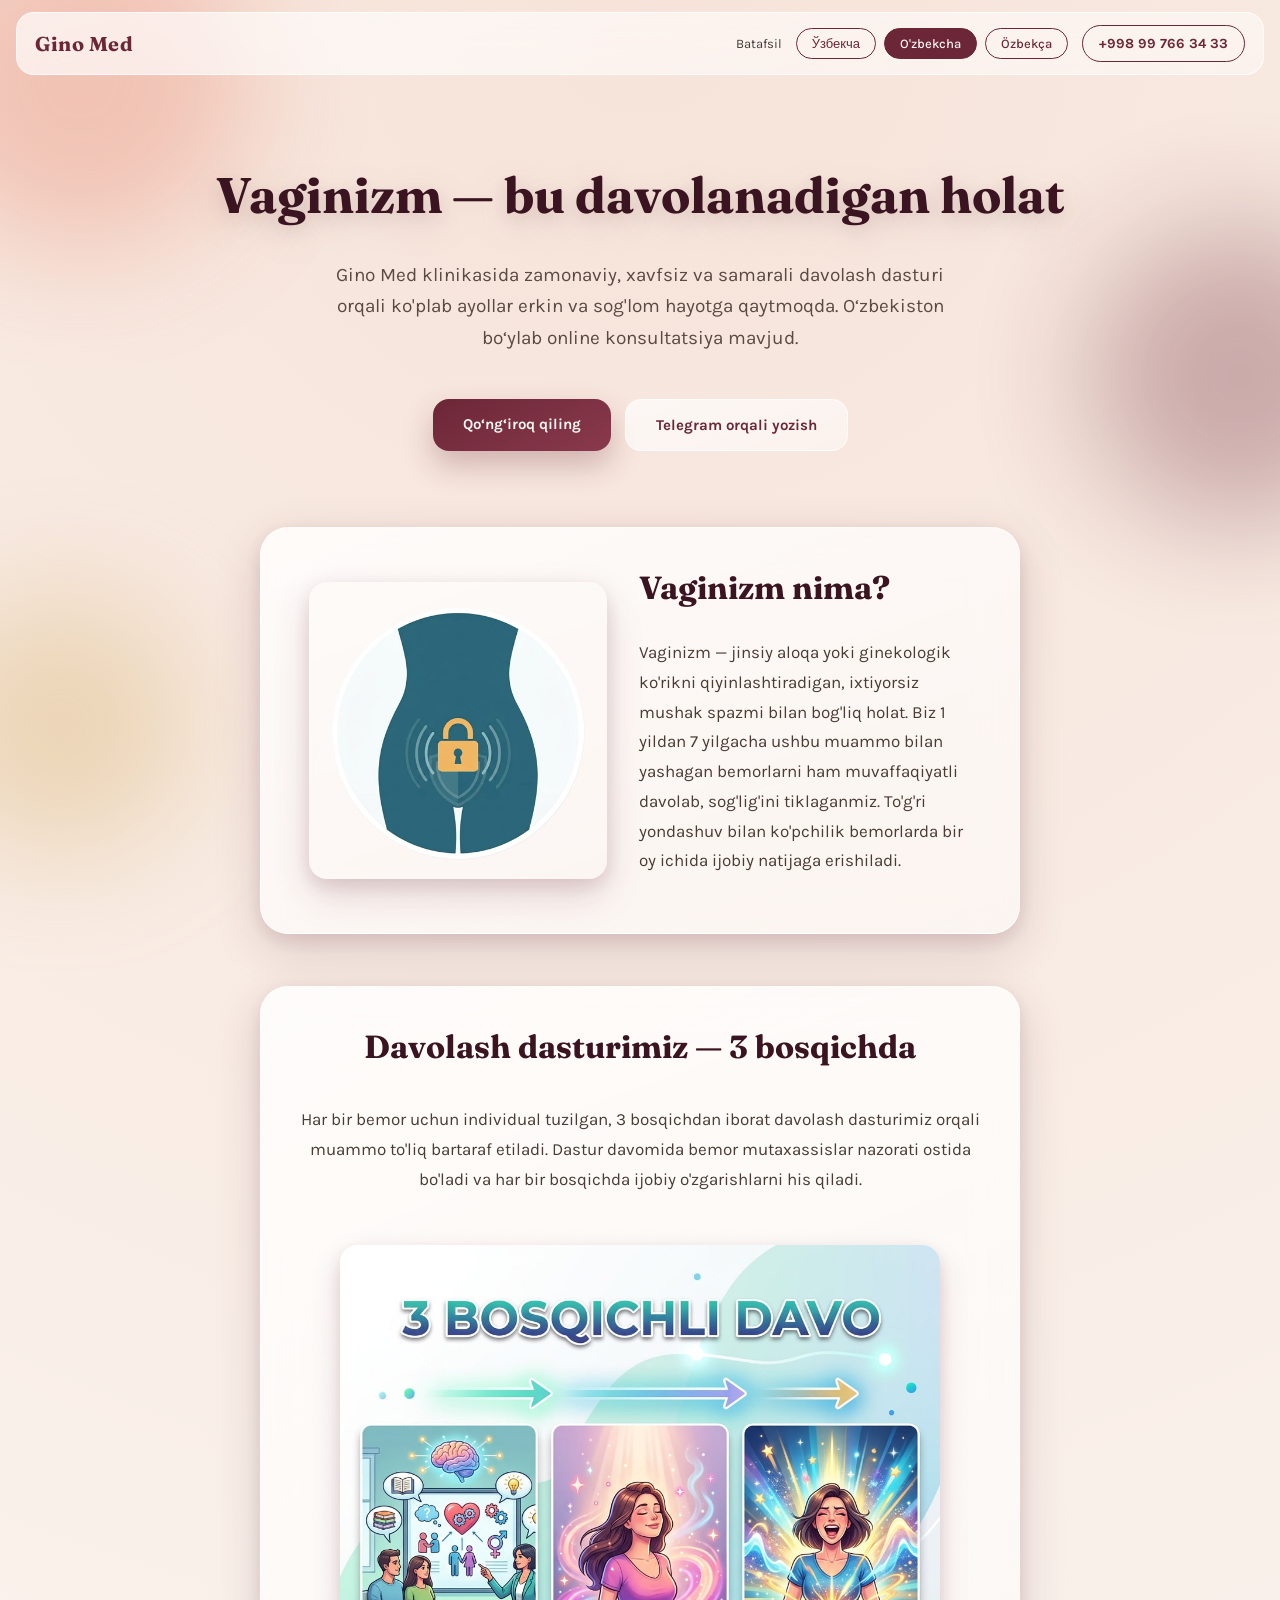
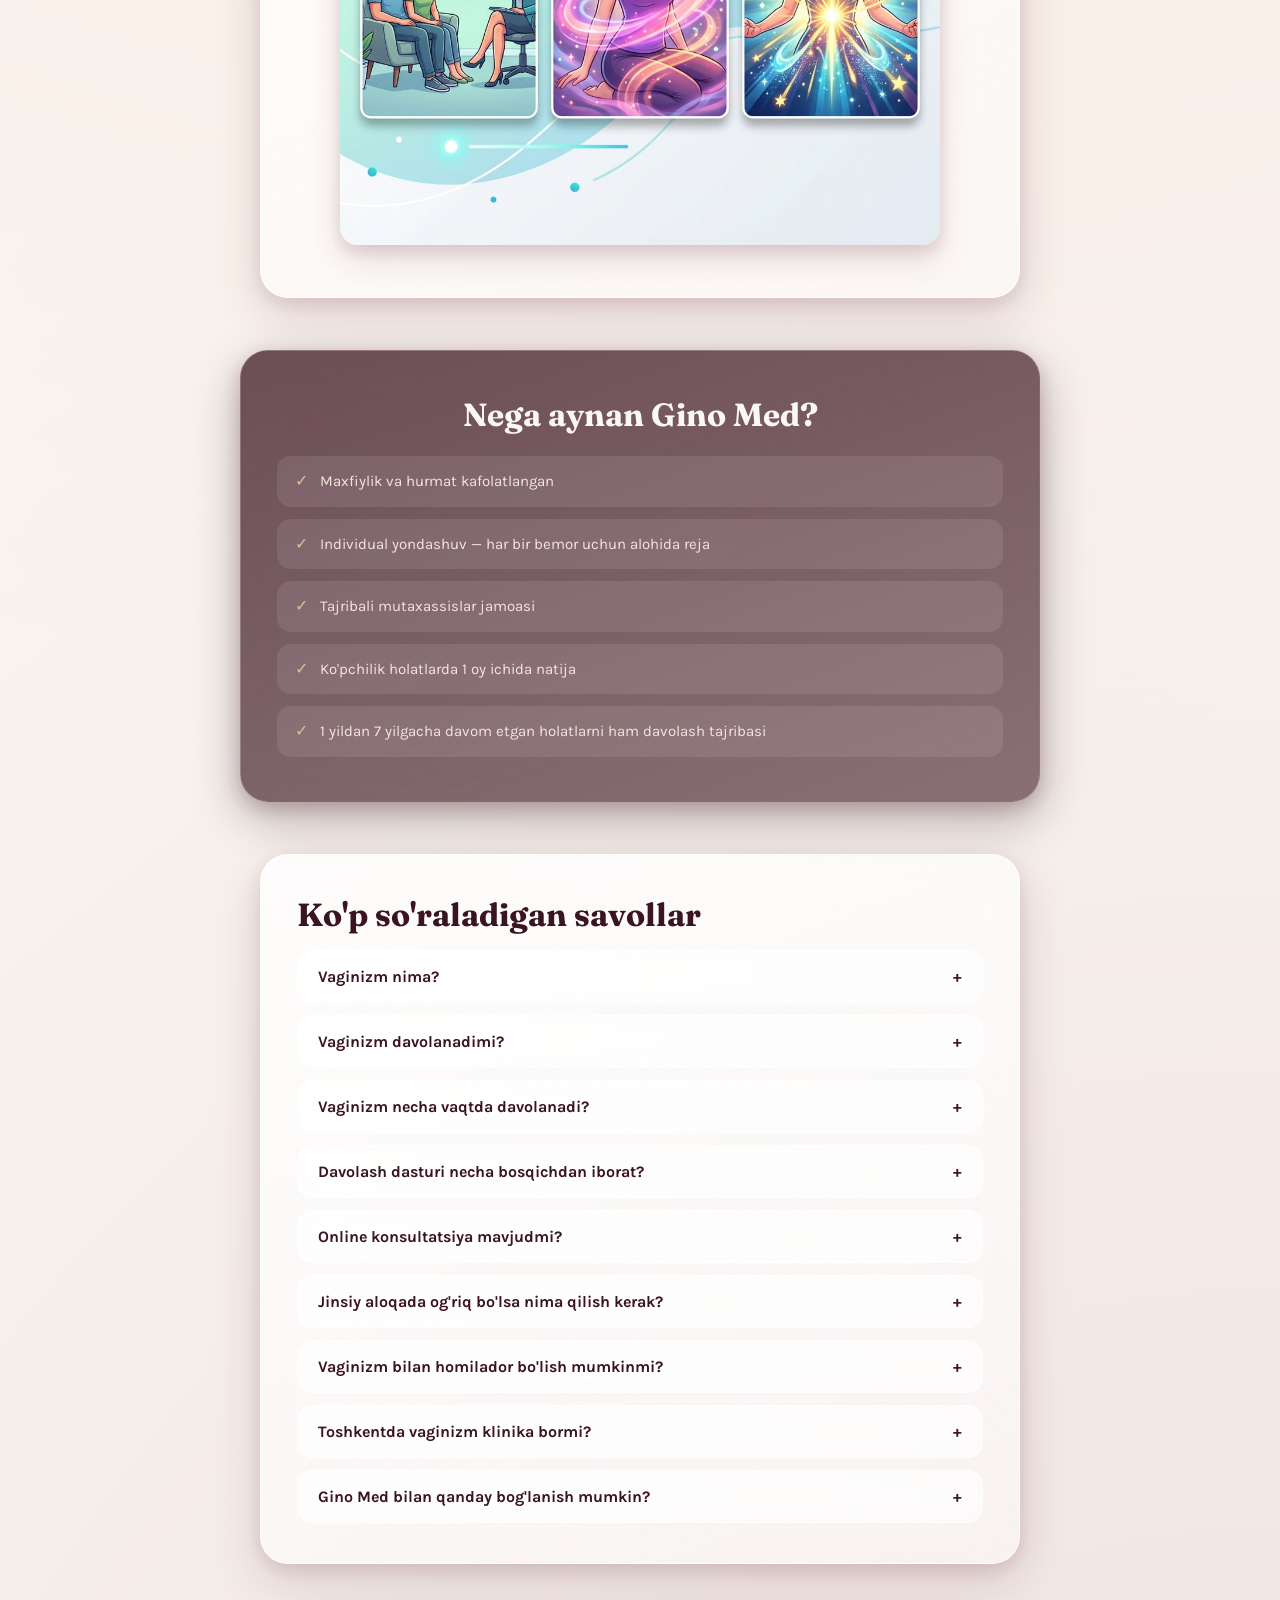
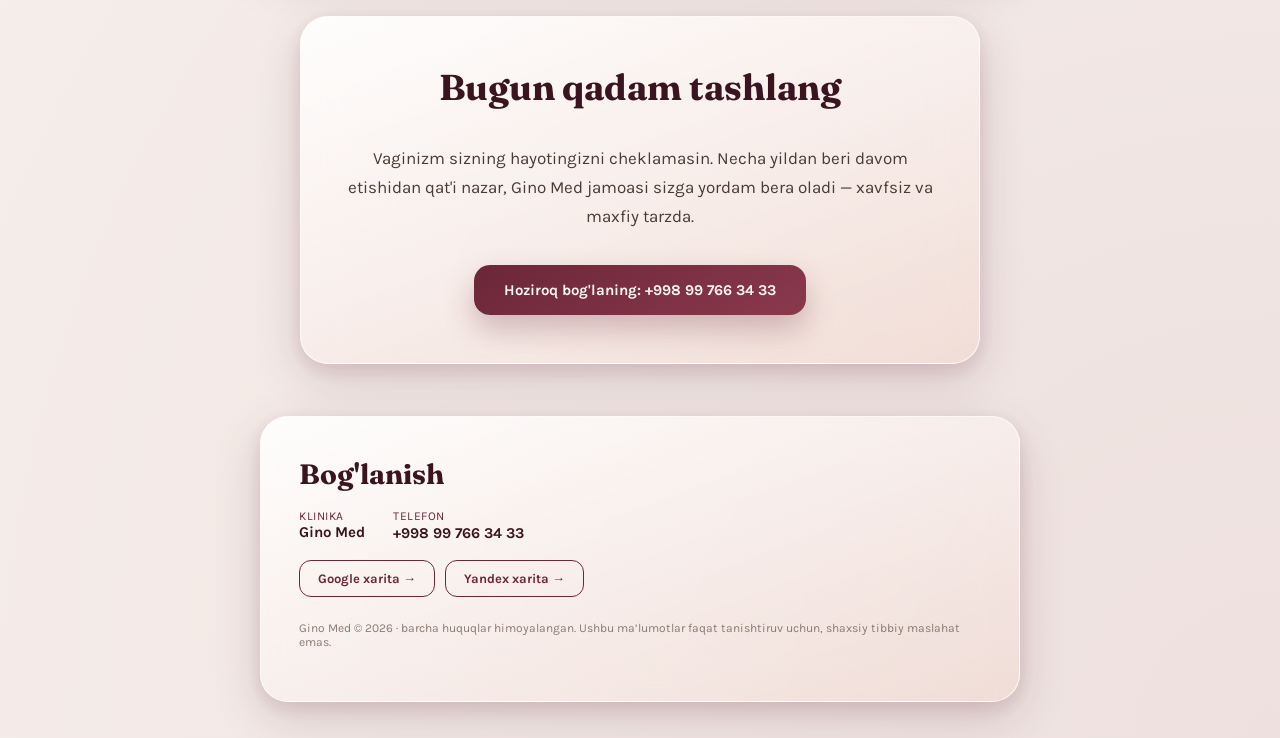
==== commit 02a25720: "Add vaginizm.html article page, i18n (lat/cyr/lat26), nav links, fix JS syntax" ====
--- a/index.html
+++ b/index.html
@@ -91,6 +91,7 @@
     <header class="glass-chip header" id="site-header">
       <div class="header-top-row">
         <div class="logo">Gino Med</div>
+        <a href="vaginizm.html" class="header-link desktop-only" data-i18n="navArticle">Batafsil</a>
 
         <!-- Desktop: language + phone (visible on larger screens) -->
         <div class="header-right desktop-only" id="lang-switcher"></div>
@@ -104,6 +105,7 @@
       <!-- Mobile expandable menu inside header card -->
       <div id="mobile-menu">
         <div id="mobile-lang-switcher"></div>
+        <a href="vaginizm.html" class="header-link mobile-only" data-i18n="navArticle">Batafsil</a>
         <a href="tel:+998997663433" class="btn btn-solid mobile-phone-link">+998 99 766 34 33</a>
       </div>
     </header>
--- a/css/styles.css
+++ b/css/styles.css
@@ -16,6 +16,12 @@
 a {
   color: inherit;
   text-decoration: none;
+}
+
+.header-link {
+  font-size: 13px;
+  margin-left: 10px;
+  opacity: 0.9;
 }
 button {
   font-family: 'Karla', sans-serif;
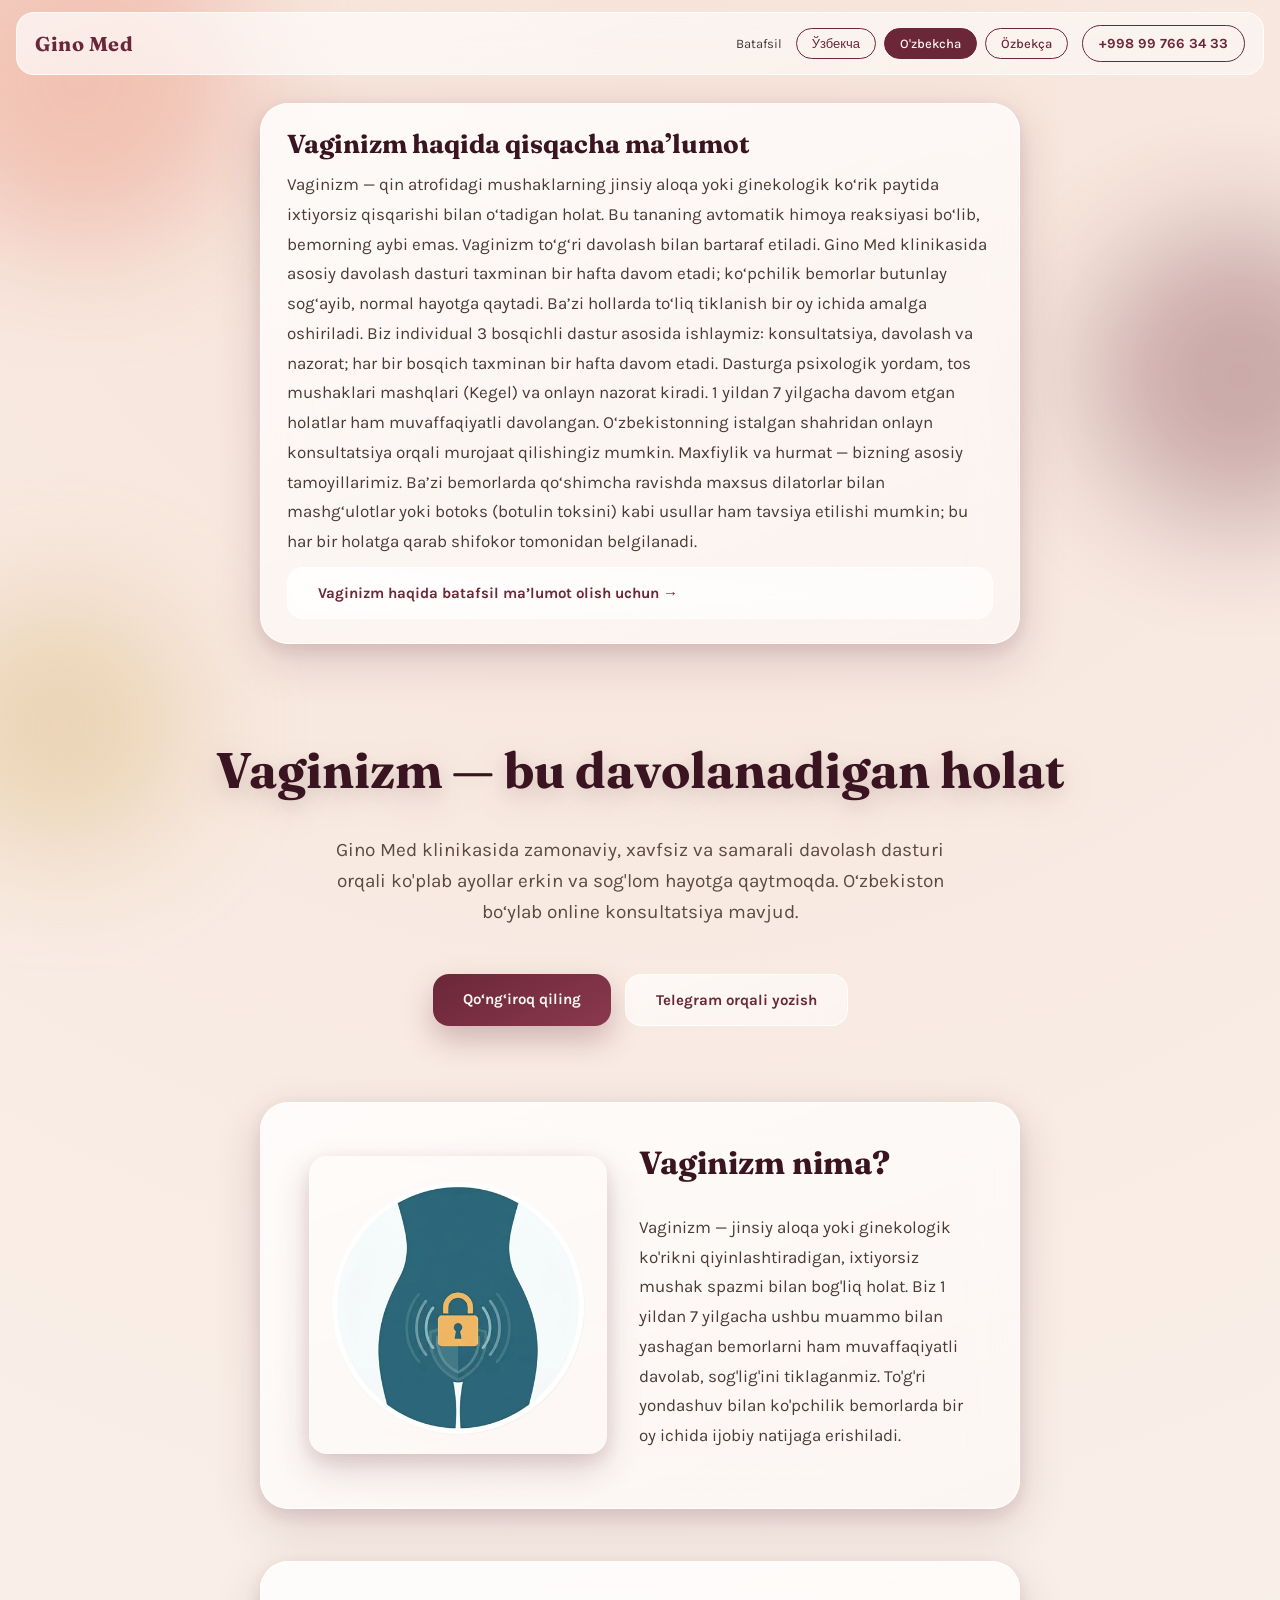
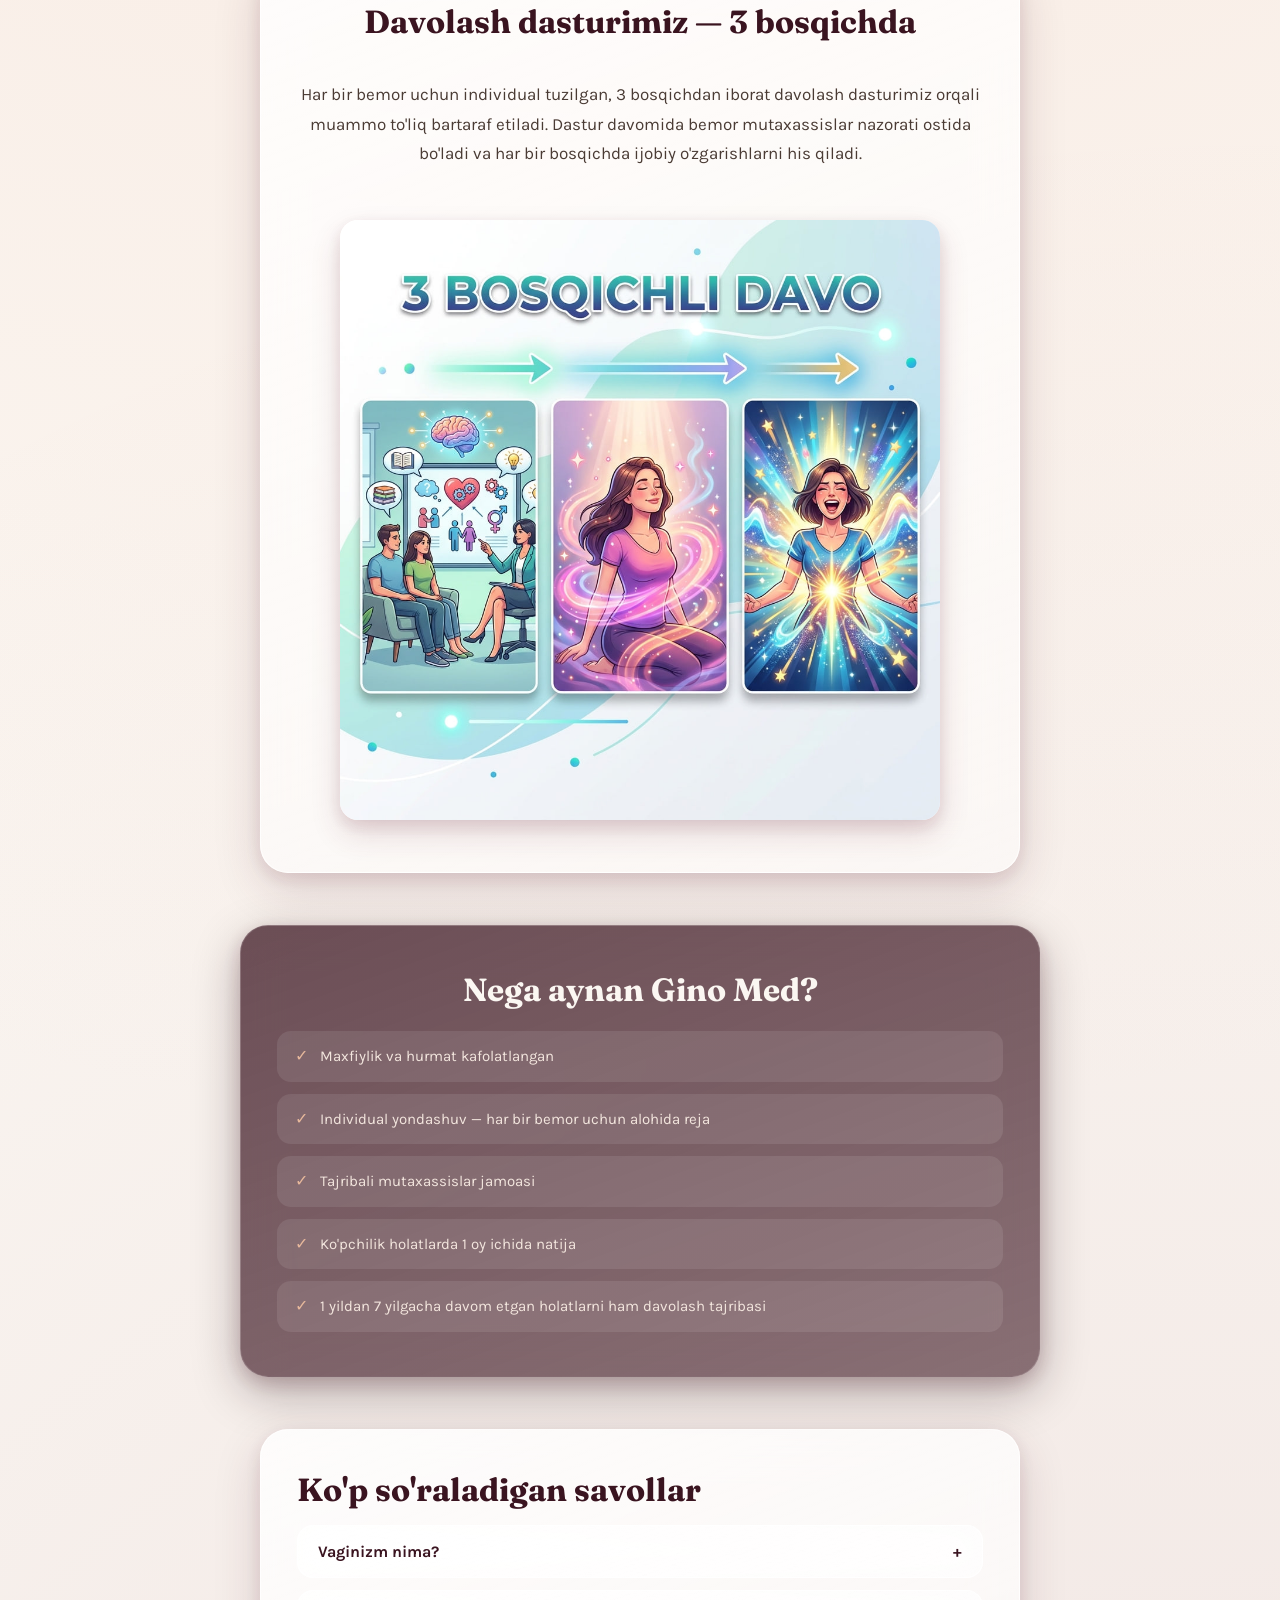
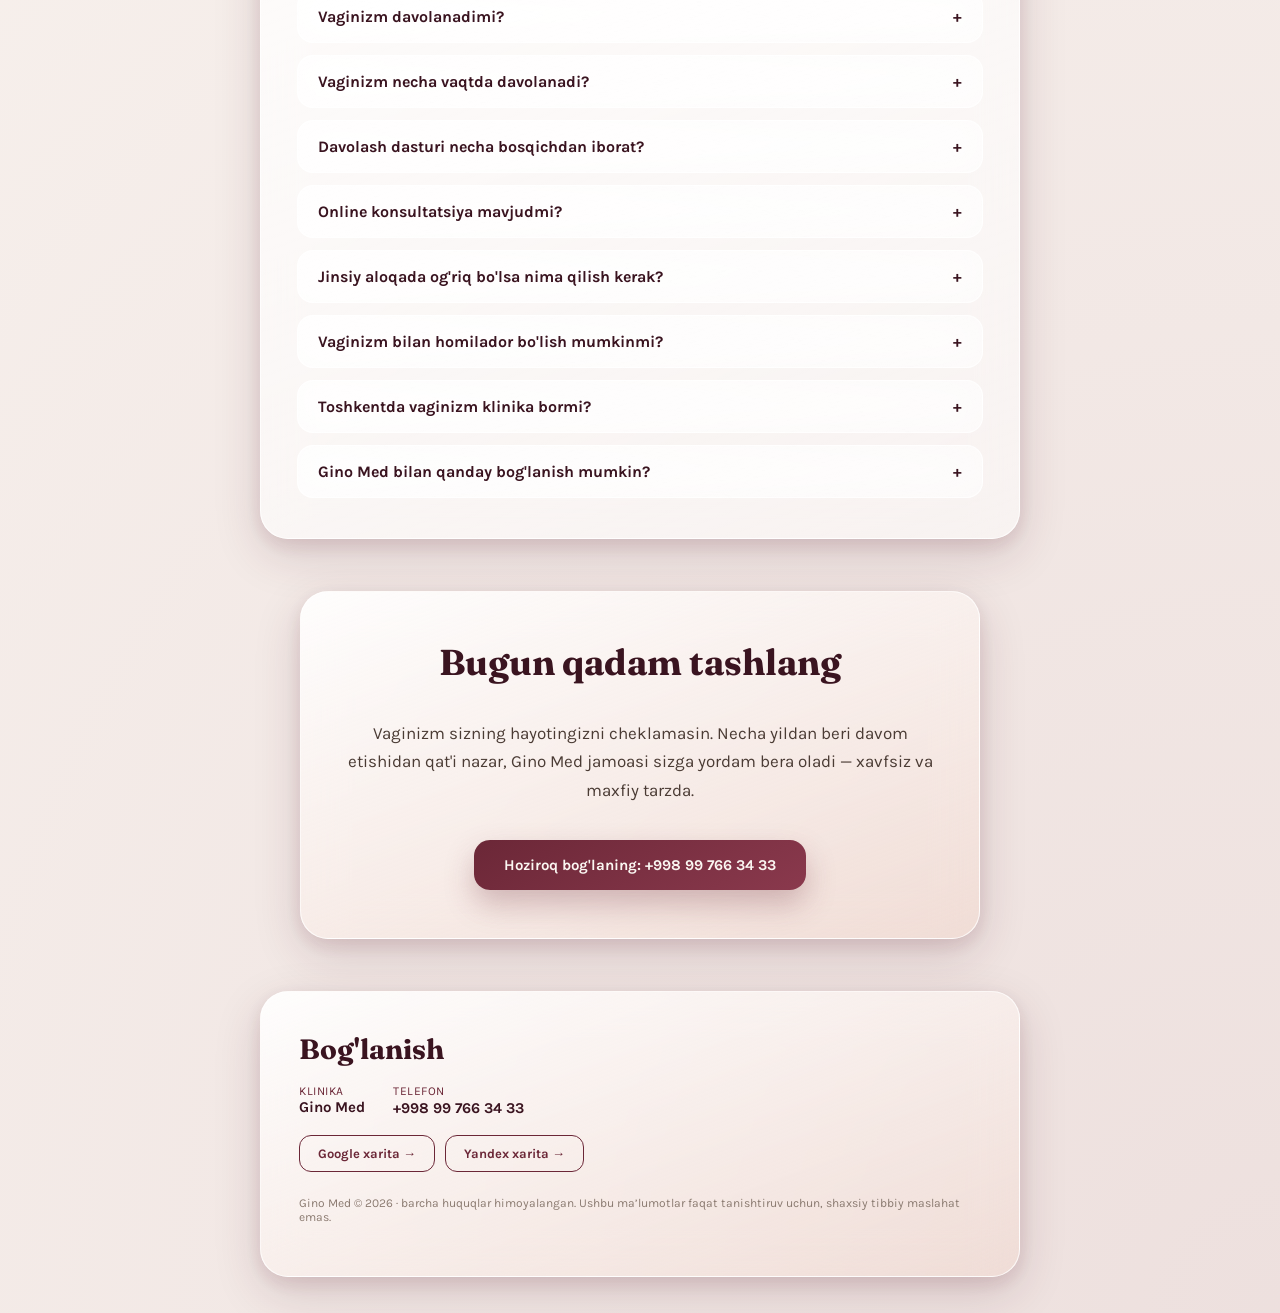
==== commit 0f05cc16: "seo and geo" ====
--- a/index.html
+++ b/index.html
@@ -44,6 +44,16 @@
     "areaServed": {
       "@type": "Country",
       "name": "Uzbekistan"
+    },
+    "sameAs": [
+      "https://t.me/devioruz"
+    ],
+    "priceRange": "$$",
+    "openingHoursSpecification": {
+      "@type": "OpeningHoursSpecification",
+      "dayOfWeek": ["Monday","Tuesday","Wednesday","Thursday","Friday","Saturday","Sunday"],
+      "opens": "09:00",
+      "closes": "21:00"
     }
   }
   </script>
@@ -111,6 +121,15 @@
     </header>
 
     <main>
+      <!-- HOOK LAYER (GEO/SEO summary for humans and LLMs) -->
+      <section class="hook-layer">
+        <div class="glass wrap fade d1">
+          <h2 data-i18n="hookTitle">Vaginizm haqida qisqacha ma’lumot</h2>
+          <p data-i18n="hookText"></p>
+          <a href="vaginizm.html" class="btn btn-outline glass-chip" data-i18n="hookLink">Vaginizm haqida batafsil ma’lumot olish uchun →</a>
+        </div>
+      </section>
+
       <!-- HERO -->
       <section class="hero">
       <h1 class="fade d1" data-i18n="heroTitle">Vaginizm — bu davolanadigan holat</h1>
--- a/css/styles.css
+++ b/css/styles.css
@@ -209,6 +209,27 @@
   align-items: center;
   gap: 8px;
   flex-wrap: wrap;
+}
+
+/* Hook Layer (top summary for SEO/GEO) */
+.hook-layer {
+  padding: 16px 20px 18px;
+}
+.hook-layer .glass {
+  padding: 24px 26px;
+  display: flex;
+  flex-direction: column;
+  gap: 10px;
+}
+.hook-layer h2 {
+  font-size: clamp(20px, 5vw, 26px);
+  color: #3A1420;
+}
+.hook-layer p {
+  font-size: clamp(15px, 2.6vw, 17px);
+  line-height: 1.75;
+  color: #4A3B34;
+  margin: 0;
 }
 
 /* Hero */
